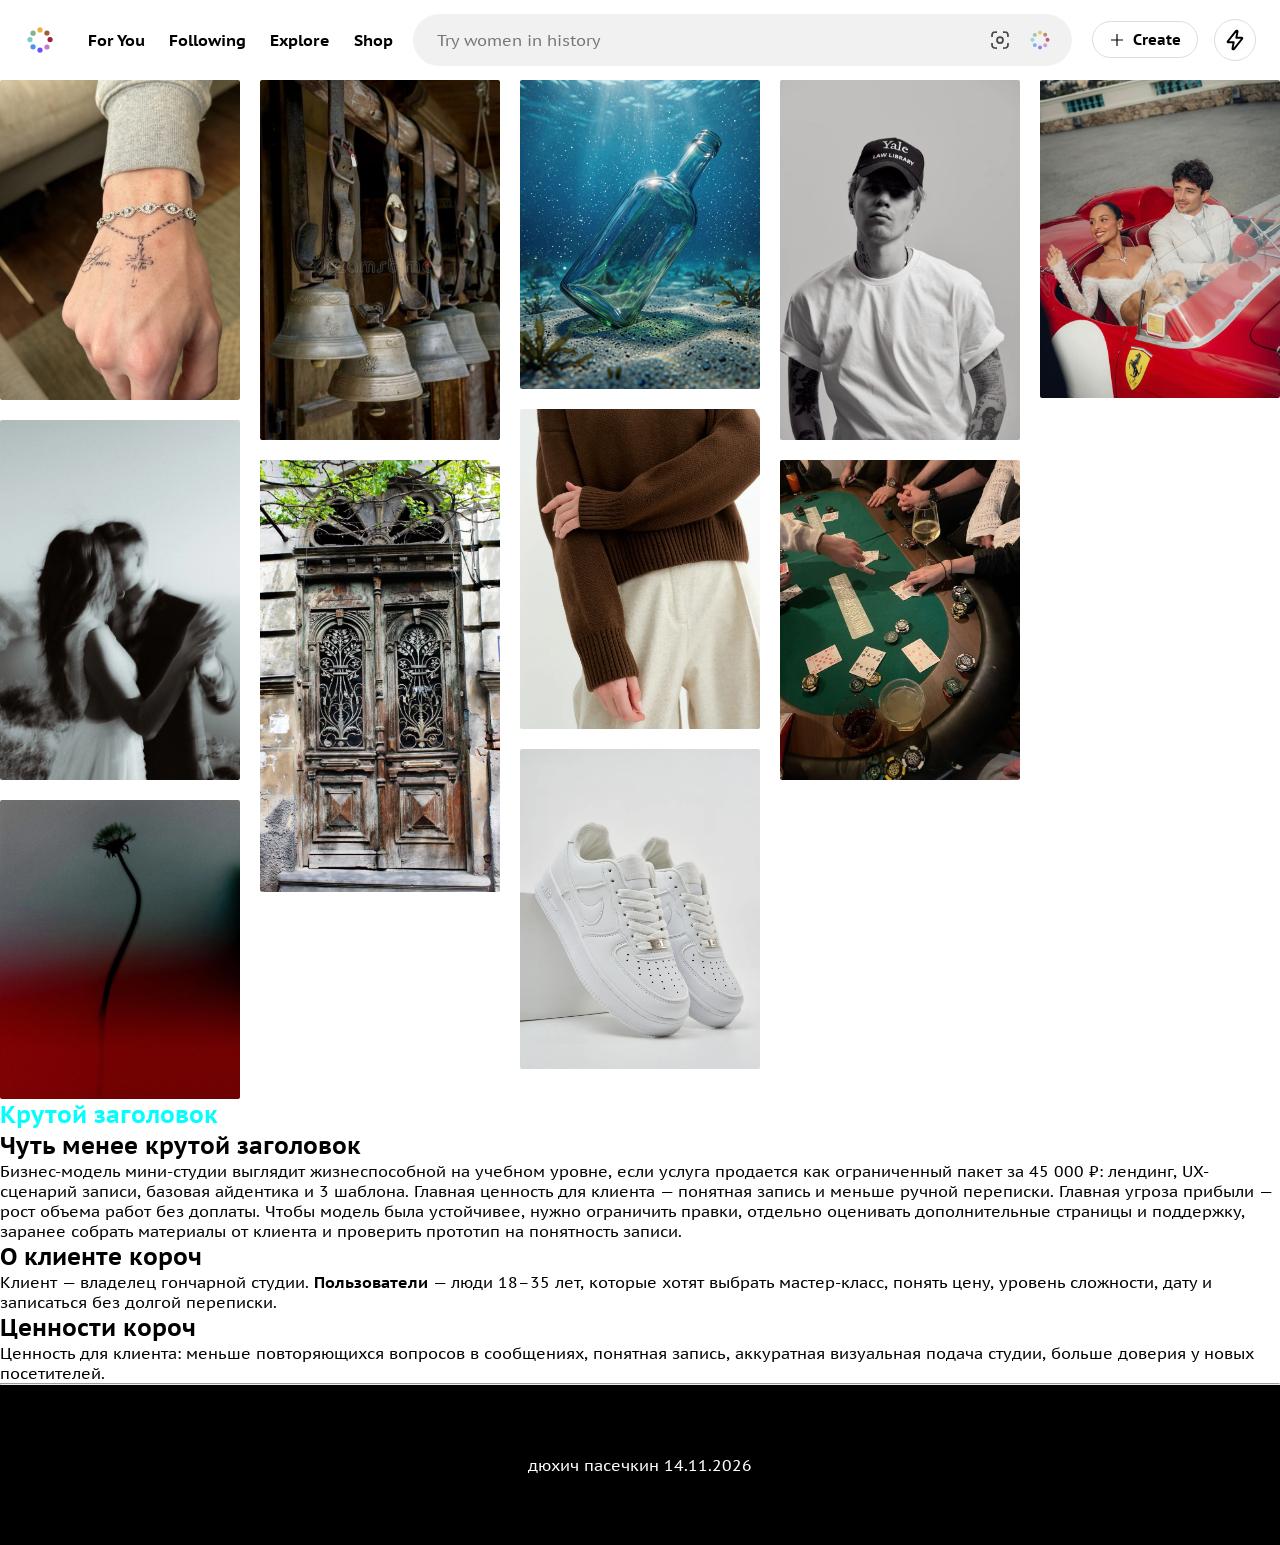
==== index.html @ fecdf29f "Add files via upload" ====
<!DOCTYPE html>
<html lang="en">
<head>
    <meta charset="UTF-8">
    <meta name="viewport" content="width=device-width, initial-scale=1.0">
    <title>Document</title>
    <link rel="stylesheet" href="style.css">
    <link rel="preconnect" href="https://fonts.googleapis.com">
    <link rel="preconnect" href="https://fonts.gstatic.com" crossorigin>
    <link href="https://fonts.googleapis.com/css2?family=PT+Sans+Caption:wght@400;700&display=swap" rel="stylesheet">

</head>
<body>
    <header>
        <div class="header-block">
            <div class="header-block__nav">
                <img src="logo.svg" alt="logo">
                <a href="#">For You</a>
                <a href="#">Following</a>
                <a href="#">Explore</a>
                <a href="#">Shop</a>
            </div>

            <div class="header-block__search">
                <form action="">
                    <input type="text" placeholder="Try women in history">
                    <button type="button">
                        <img src="cam.svg" alt="cam" width="24px">
                    </button>
                    <button type="button">
                        <img src="logo.svg" alt="logo">
                    </button>
                </form>
            </div>

            <div class="header-block__container">
                <a href="#">
                    <button>
                        <img src="add.svg" alt="add">
                        <span>Create</span>
                    </button>
                </a>

                <a href="#">
                    <img src="light.svg" alt="light">
                </a>
            </div>


        </div>
    </header>

    <div class="gallery">
        
        <div class="gallery__item">
            <img src="cosmos1.jpeg" alt="">
        </div>
        
        <div class="gallery__item">
            <img src="cosmos2.png" alt="">
        </div>
        
        <div class="gallery__item">
            <img src="cosmos3.png" alt="">
        </div>
        
        <div class="gallery__item">
            <img src="cosmos4.jpeg" alt="">
        </div>
        
        <div class="gallery__item">
            <img src="cosmos5.jpeg" alt="">
        </div>
        
        <div class="gallery__item">
            <img src="cosmos6.jpeg" alt="">
        </div>
        
        <div class="gallery__item">
            <img src="cosmos7.jpeg" alt="">
        </div>
        
        <div class="gallery__item">
            <img src="cosmos8.jpeg" alt="">
        </div>
        
        <div class="gallery__item">
            <img src="cosmos9.jpeg" alt="">
        </div>
        
        <div class="gallery__item">
            <img src="cosmos10.jpeg" alt="">
        </div>
        
        <div class="gallery__item">
            <img src="cosmos11.jpg" alt="">
        </div>
    </div>


    <section>
        <div class="statua">
            <h1>Крутой заголовок</h1>
            <h2>Чуть менее крутой заголовок</h2>
            <p>Бизнес-модель мини-студии выглядит жизнеспособной на учебном уровне, если услуга продается как ограниченный пакет за 45 000 ₽: лендинг, UX-сценарий записи, базовая айдентика и 3 шаблона. Главная ценность для клиента — понятная запись и меньше ручной переписки. Главная угроза прибыли — рост объема работ без доплаты. Чтобы модель была устойчивее, нужно ограничить правки, отдельно оценивать дополнительные страницы и поддержку, заранее собрать материалы от клиента и проверить прототип на понятность записи.</p>
            <h2>О клиенте короч</h2>
            <p>Клиент — владелец гончарной студии. <strong>Пользователи</strong> — люди 18–35 лет, которые хотят выбрать мастер-класс, понять цену, уровень сложности, дату и записаться без долгой переписки.</p>
            <h2>Ценности короч</h2>
            <p>Ценность для клиента: меньше повторяющихся вопросов в сообщениях, понятная запись, аккуратная визуальная подача студии, больше доверия у новых посетителей.</p>
            <hr>

        </div>
    </section>

    <footer>
        дюхич пасечкин 14.11.2026
    </footer>



</body>
</html>
---- style.css ----
* {
    box-sizing: border-box;
    margin: 0;
    padding: 0;
}

body {
    font-family: 'PT Sans Caption', sans-serif; 
    background-color: #fff;
    color: #000;
}


.header-block {
    display: flex;
    align-items: center;
    justify-content: space-between;
    padding: 10px 24px;
    height: 80px; 
    border-bottom: 1px solid transparent; 
}

.header-block__nav {
    display: flex;
    align-items: center;
    gap: 24px; 
}


.header-block__nav img[alt="logo"] {
    width: 32px;
    height: 32px;
    cursor: pointer;
    margin-right: 8px;
}


.header-block__nav a {
    text-decoration: none;
    color: #000;
    font-weight: 700; 
    font-size: 16px;
    transition: color 0.2s;
}

.header-block__nav a:hover {
    color: #555;
}


.header-block__search {
    flex-grow: 1;
    display: flex;
    justify-content: center;
    max-width: 800px;
    margin: 0 20px;
}

.header-block__search form {
    display: flex;
    align-items: center;
    width: 100%;
    background-color: #f1f1f1;
    border-radius: 999px;
    padding: 10px 16px;
    position: relative;
}


.header-block__search input {
    flex-grow: 1;
    background: transparent;
    border: none;
    outline: none;
    font-size: 16px;
    font-family: inherit;
    color: #333;
    padding-left: 8px;
}

.header-block__search input::placeholder {
    color: #767676;
}


.header-block__search button {
    background: transparent;
    border: none;
    cursor: pointer;
    display: flex;
    align-items: center;
    justify-content: center;
    padding: 4px;
    border-radius: 50%;
    margin-left: 8px;
}

.header-block__search button:hover {
    background-color: #e1e1e1;
}


.header-block__search button img {
    width: 24px;
    height: 24px;
    opacity: 0.7;
}


.header-block__container {
    display: flex;
    align-items: center;
    gap: 16px;
}


.header-block__container a {
    text-decoration: none;
    display: flex;
    align-items: center;
}


.header-block__container a button {
    display: flex;
    align-items: center;
    gap: 8px;
    background-color: #fff;
    border: 1px solid #ddd;
    padding: 8px 16px;
    border-radius: 999px;
    font-family: inherit;
    font-weight: 700;
    font-size: 15px;
    cursor: pointer;
    transition: background-color 0.2s;
    color: #000;
}

.header-block__container a button:hover {
    background-color: #f1f1f1;
}


.header-block__container a button img {
    width: 16px;
    height: 16px;
}


.header-block__container a img[alt="light"] {
    width: 24px;
    height: 24px;
    padding: 8px;
    border: 1px solid #ddd;
    border-radius: 50%;
    box-sizing: content-box;
    cursor: pointer;
    transition: background-color 0.2s;
}

.header-block__container a img[alt="light"]:hover {
    background-color: #f1f1f1;
}

.gallery {
   
    column-count: 5;     
    column-gap: 20px;    
    width: 100%;
    max-width: 1900px;    
    margin: 0 auto;      
}


.gallery__item {
    
    break-inside: avoid;
    page-break-inside: avoid;
    
    margin-bottom: 20px; 
    border-radius: 2px; 
    overflow: hidden; 
    
    
    
    transition: transform 0.3s ease, opacity 0.3s ease;
    cursor: pointer;
}

.gallery__item:hover {
    transform: scale(1.02); 
    opacity: 0.9;
}


.gallery__item img {
    width: 100%;
    height: auto;        
    display: block;      
    object-fit: cover;   
}

footer {
    text-align: center;
    padding: 70px;
    background-color: #000;
    color: white;
}

.statua h1 {
    color: aqua;
}

.statua p {
    font-size: 16px;

}

.statua h2 {
    font-weight: bold;
}
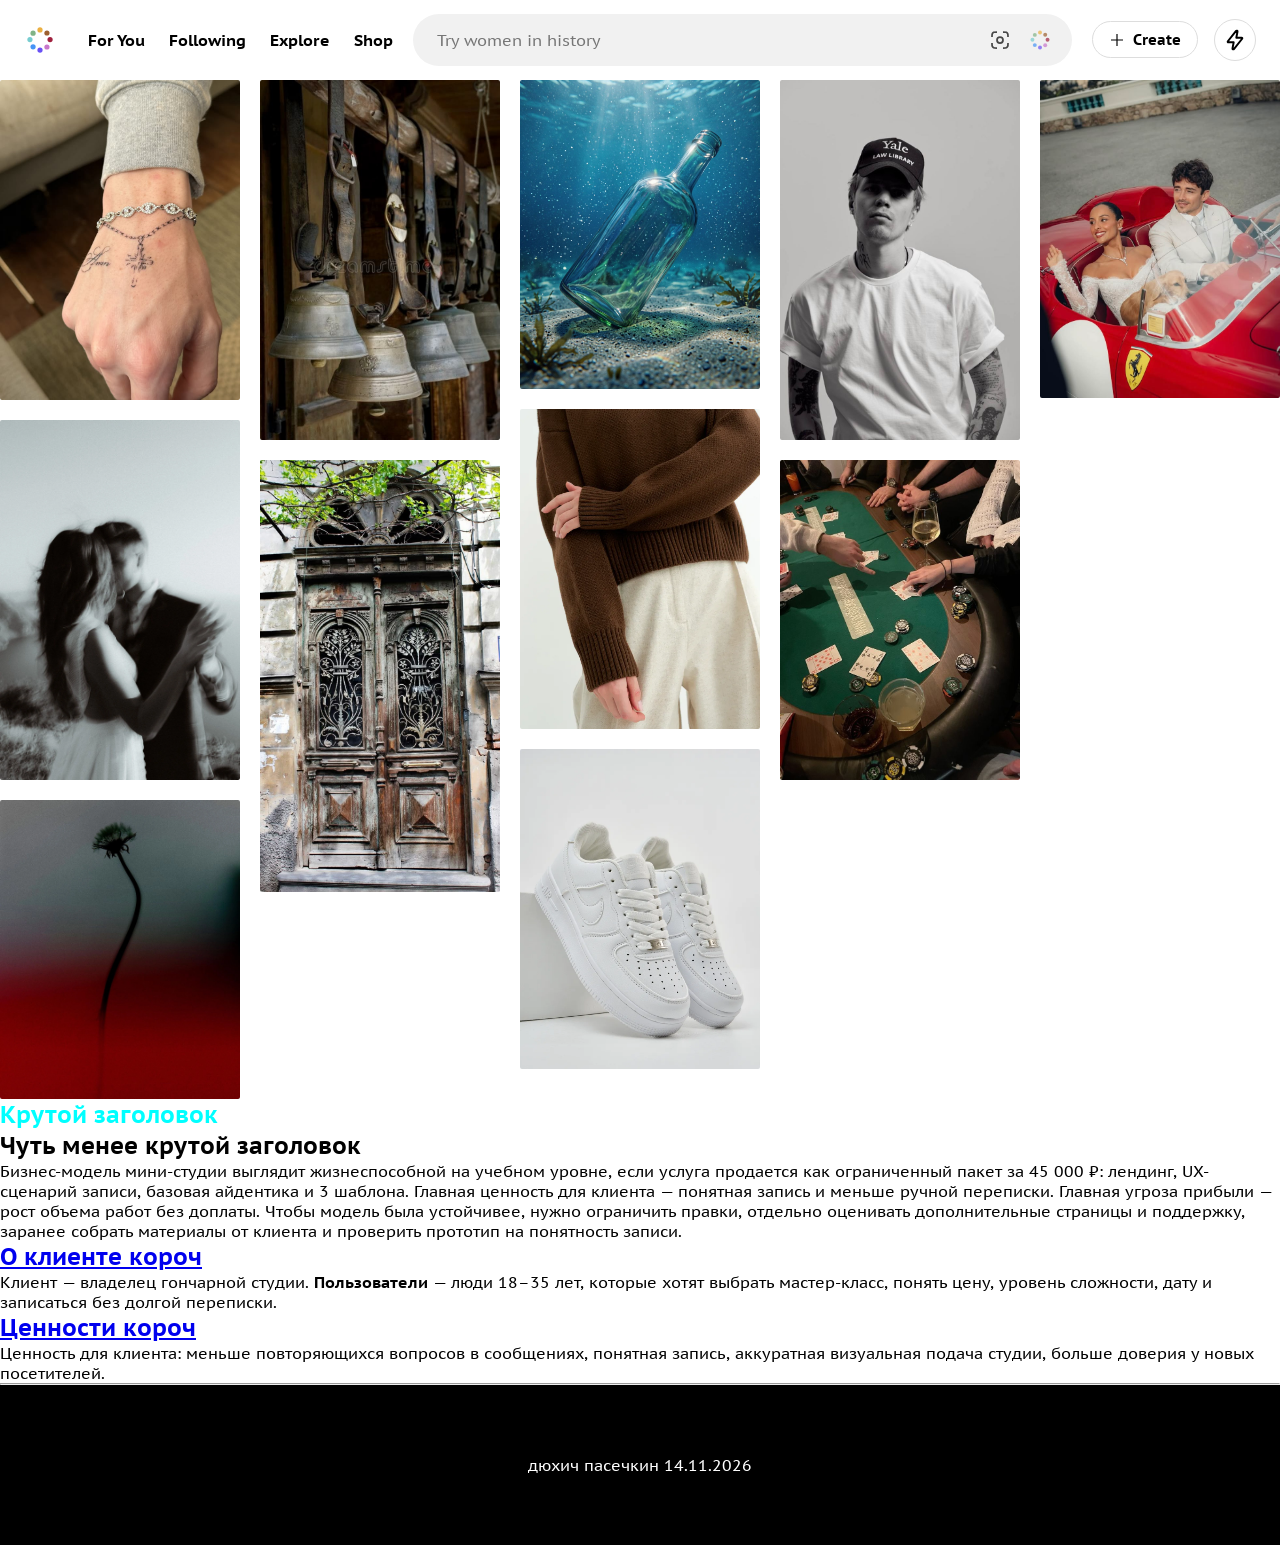
==== commit a62f14ff: "Update index.html" ====
--- a/index.html
+++ b/index.html
@@ -103,9 +103,13 @@
             <h1>Крутой заголовок</h1>
             <h2>Чуть менее крутой заголовок</h2>
             <p>Бизнес-модель мини-студии выглядит жизнеспособной на учебном уровне, если услуга продается как ограниченный пакет за 45 000 ₽: лендинг, UX-сценарий записи, базовая айдентика и 3 шаблона. Главная ценность для клиента — понятная запись и меньше ручной переписки. Главная угроза прибыли — рост объема работ без доплаты. Чтобы модель была устойчивее, нужно ограничить правки, отдельно оценивать дополнительные страницы и поддержку, заранее собрать материалы от клиента и проверить прототип на понятность записи.</p>
-            <h2>О клиенте короч</h2>
+            <a href="index2.html">
+                <h2>О клиенте короч</h2>
+            </a> 
             <p>Клиент — владелец гончарной студии. <strong>Пользователи</strong> — люди 18–35 лет, которые хотят выбрать мастер-класс, понять цену, уровень сложности, дату и записаться без долгой переписки.</p>
-            <h2>Ценности короч</h2>
+            <a href="index3.html">
+                <h2>Ценности короч</h2>
+            </a>
             <p>Ценность для клиента: меньше повторяющихся вопросов в сообщениях, понятная запись, аккуратная визуальная подача студии, больше доверия у новых посетителей.</p>
             <hr>
 
@@ -119,4 +123,4 @@
 
 
 </body>
-</html>+</html>
